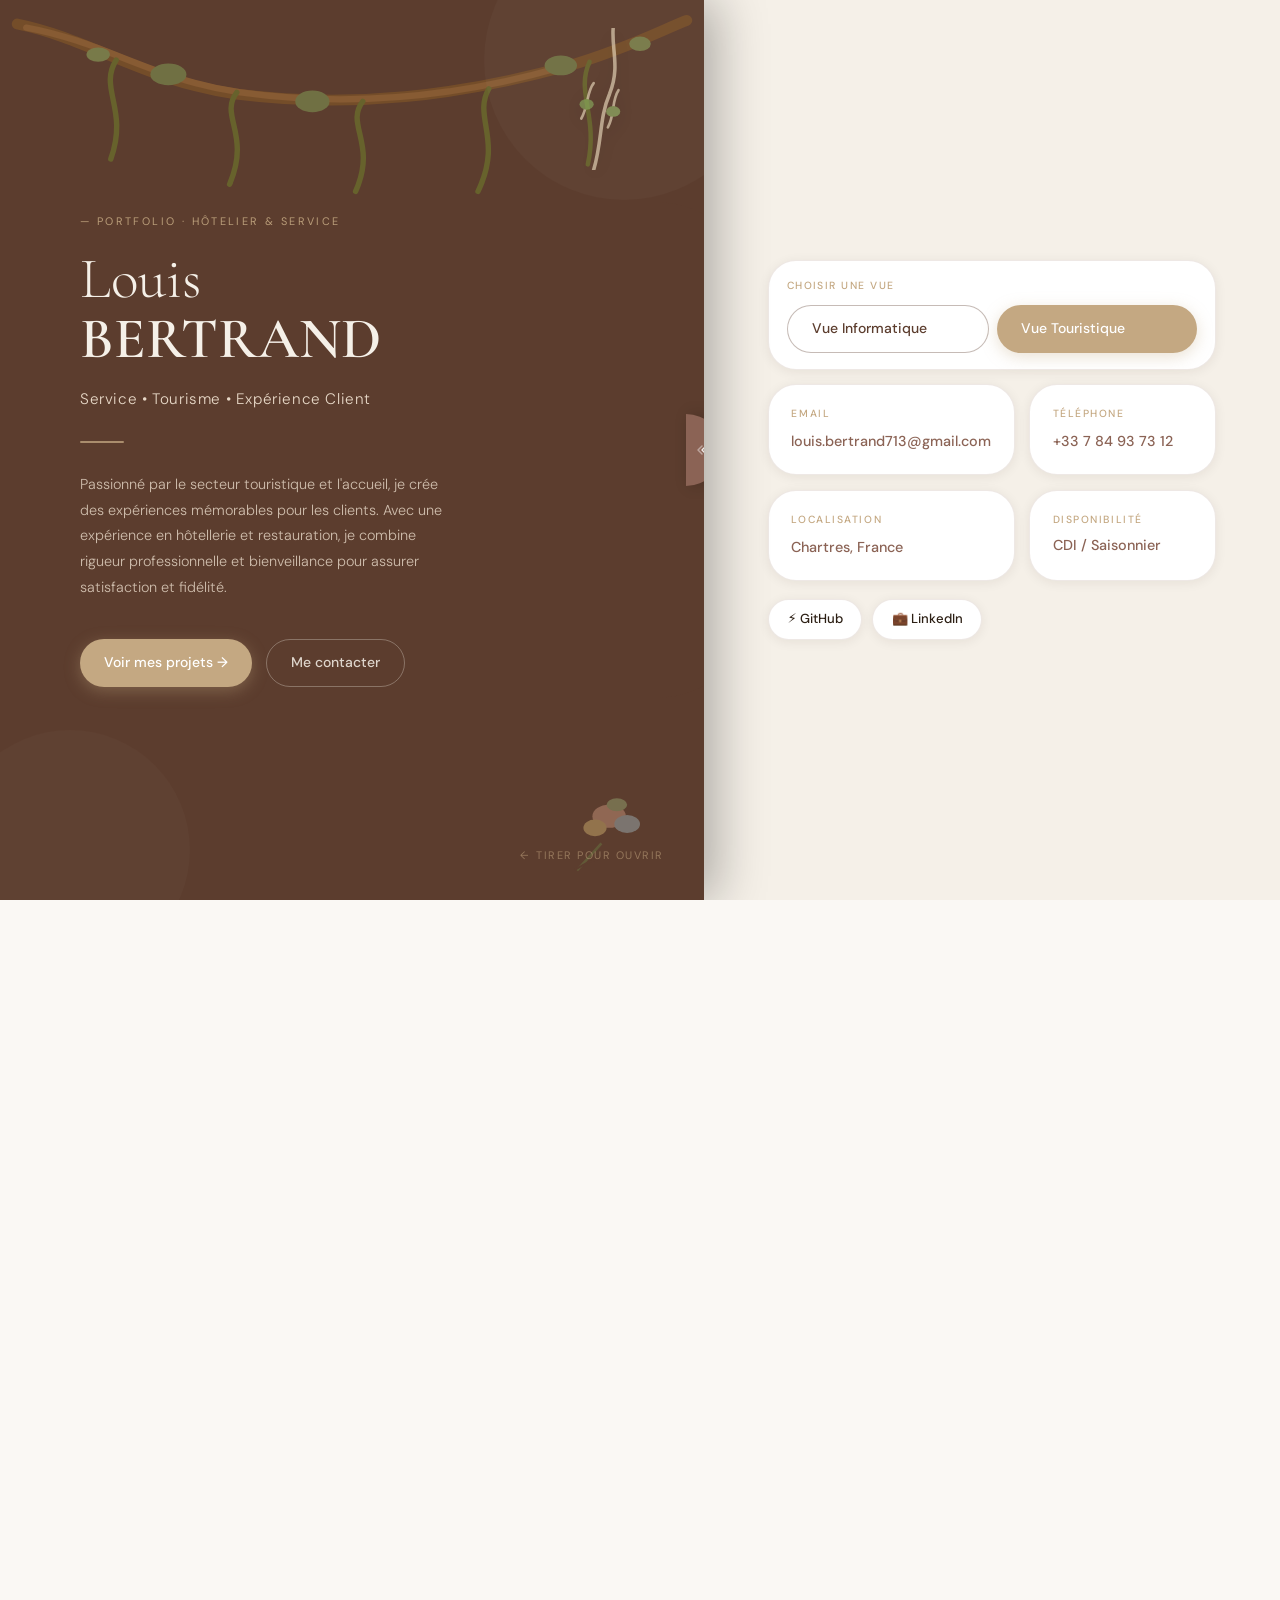
==== html/index-tourisme.html @ faa7ed3f "ajout global 2 portfolio" ====
<!doctype html>
<html lang="fr" class="locked">
  <head>
    <meta charset="UTF-8" />
    <meta name="viewport" content="width=device-width, initial-scale=1.0" />
    <title>Louis BERTRAND — Portfolio Tourisme</title>
    <link rel="preconnect" href="https://fonts.googleapis.com" />
    <link
      href="https://fonts.googleapis.com/css2?family=Cormorant+Garamond:ital,wght@0,300;0,400;0,600;1,300;1,400&family=DM+Sans:wght@300;400;500&display=swap"
      rel="stylesheet"
    />
    <link rel="stylesheet" href="../css/theme.css" />

    <!-- ============================================================
       ✏️  DONNÉES TOURISME — seul bloc à modifier pour personnaliser
       ============================================================ -->
    <script src="../js/tourisme-data.js"></script>
    <script src="../js/theme.js"></script>
    <script>
      const DATA = {
        name: "Louis BERTRAND",
        role: "Hôtelier · Gestionnaire d'Accueil",
        tagline: "Service • Tourisme • Expérience Client",
        email: "louis.bertrand713@gmail.com",
        phone: "+33 7 84 93 73 12",
        location: "Chartres, France",
        github: "https://github.com/Louis-bertrand-gh",
        linkedin: "https://linkedin.com/in/bertrand-louis",
        about:
          "Passionné par le secteur touristique et l'accueil, je crée des expériences mémorables pour les clients. Avec une expérience en hôtellerie et restauration, je combine rigueur professionnelle et bienveillance pour assurer satisfaction et fidélité.",
        skills: [
          {
            category: "Service",
            icon: "🍽️",
            items: [
              "Service bar & restauration",
              "Gestion d'inventaire",
              "Accueil client",
              "Prise de commande",
            ],
          },
          {
            category: "Gestion Hôtelière",
            icon: "🏨",
            items: [
              "Front Office",
              "Check-in/Check-out",
              "Réservations",
              "Gestion des chambres",
            ],
          },
          {
            category: "Compétences Humaines",
            icon: "👥",
            items: [
              "Communication multilingue",
              "Gestion du stress",
              "Travail en équipe",
              "Résolution de problèmes",
            ],
          },
          {
            category: "Outils",
            icon: "💻",
            items: [
              "PMS (Système de gestion hôtelière)",
              "Réservation en ligne",
              "Base de données client",
              "Outils administratifs",
            ],
          },
          {
            category: "Activités",
            icon: "🎭",
            items: [
              "Animation d'activités",
              "Conseil touristique",
              "Organisation d'événements",
              "Guide d'accueil",
            ],
          },
        ],
        education: [
          {
            period: "2024 — 2026",
            title: "BTS Services Informatiques aux Organisations (SIO)",
            option: "Solutions d'Infrastructure, Systèmes et Réseaux (SISR)",
            school: "Lycée Fulbert — Chartres",
          },
          {
            period: "2023 — 2024",
            title: "Terminale STI2D option ITEC",
            option: "Baccalauréat Technologique — Mention Assez Bien",
            school: "Lycée Rémi Belleau — Nogent-Le-Rotrou",
          },
          {
            period: "Stages & Formations",
            title: "Formation Continue en Tourisme",
            option: "Expériences pratiques dans l'hôtellerie",
            school: "Huttopia & partenaires touristiques",
          },
        ],
        experiences: [
          {
            period: "Juil. — Nov. 2025",
            role: "Saisonnier — Service Hôtelier",
            company: "Huttopia Village de Senonches",
            tasks: [
              "Service au bar et en salle.",
              "Accueil et orientation des clients.",
              "Gestion des réservations et check-in.",
            ],
            skills: [
              "Communication client",
              "Gestion du stress",
              "Organisation",
              "Réactivité",
              "Service en salle",
              "Teamwork",
            ],
          },
          {
            period: "Juil. — Août 2024",
            role: "Saisonnier — Service Hôtelier",
            company: "Huttopia Village de Senonches",
            tasks: [
              "Service au bar et accueil des clients.",
              "Entretien des espaces publics.",
              "Support administratif à la réception.",
            ],
            skills: [
              "Travail en équipe",
              "Autonomie",
              "Organisation",
              "Gestion d'inventaire",
              "Service de qualité",
            ],
          },
          {
            period: "Disponible",
            role: "Candidat — Tourisme",
            company: "Structures hôtelières ou touristiques",
            tasks: [
              "Recherche active de poste saisonnier ou permanent.",
              "Disponibilité pour missions ponctuelles.",
              "Adaptation à différents contextes touristiques.",
            ],
            skills: [
              "Flexibilité",
              "Motivation",
              "Apprentissage rapide",
              "Adaptabilité",
            ],
          },
        ],
        projects: TOURISM_PROJECTS || [],
        qualities: [
          "Souriant",
          "Courtois",
          "Ponctuel",
          "Curieux",
          "Rigoureux",
          "Motivé",
        ],
        languages: [
          { lang: "Français", level: "Natif", pct: 100 },
          { lang: "Anglais", level: "B2", pct: 70 },
        ],
        interests: ["🏖️ Tourisme", "🎬 Cinéma", "⚽ Sport", "🍽️ Gastronomie"],
      };
    </script>

    <style>
      /* ================================================================
     VARIABLES
  ================================================================ */
      :root {
        --cream: #f5f0e8;
        --warm-white: #faf8f4;
        --sand: #efe1c2;
        --leaf: #6e8f4a;
        --sky: #dbeaf4;
        --mountain: #9db4a8;
        --brown-dark: #5c3d2e;
        --brown-mid: #8b6355;
        --brown-light: #c4a882;
        --brown-pale: #e8d9c8;
        --text-main: #2c1f14;
        --text-muted: #7a6255;
        --border: rgba(139, 99, 85, 0.15);
        --shadow-sm: 0 2px 12px rgba(44, 31, 20, 0.07);
        --shadow-md: 0 8px 32px rgba(44, 31, 20, 0.11);
        --shadow-lg: 0 20px 60px rgba(44, 31, 20, 0.16);
        --panel-shadow: 12px 0 48px rgba(0, 0, 0, 0.3);
        --font-serif: "Cormorant Garamond", Georgia, serif;
        --font-sans: "DM Sans", system-ui, sans-serif;
        --radius-md: 1rem;
        --radius-lg: 1.75rem;
        --panel-ratio: 55vw;
        --drag-threshold: 0.4;
      }
      @media (max-width: 768px) {
        :root {
          --panel-ratio: 100vw;
        }
      }

      /* ================================================================
     BASE
  ================================================================ */
      *,
      *::before,
      *::after {
        box-sizing: border-box;
        margin: 0;
        padding: 0;
      }
      html {
        font-size: 16px;
        scroll-behavior: smooth;
      }
      html.locked {
        overflow: hidden;
      }
      body {
        font-family: var(--font-sans);
        background: var(--warm-white);
        color: var(--text-main);
        line-height: 1.65;
        overflow-x: hidden;
        position: relative;
      }
      body::before {
        content: "";
        position: fixed;
        inset: 0;
        pointer-events: none;
        z-index: 0;
        opacity: 0.24;
        background:
          radial-gradient(
            circle at 8% 88%,
            rgba(239, 225, 194, 0.45),
            transparent 28%
          ),
          radial-gradient(
            circle at 88% 10%,
            rgba(219, 234, 244, 0.45),
            transparent 32%
          );
      }
      ::-webkit-scrollbar {
        width: 5px;
      }
      ::-webkit-scrollbar-track {
        background: var(--cream);
      }
      ::-webkit-scrollbar-thumb {
        background: var(--brown-light);
        border-radius: 99px;
      }

      .btn {
        display: inline-flex;
        align-items: center;
        gap: 0.45rem;
        padding: 0.72rem 1.5rem;
        border-radius: 999px;
        font-family: var(--font-sans);
        font-size: 0.875rem;
        font-weight: 500;
        cursor: pointer;
        text-decoration: none;
        border: none;
        white-space: nowrap;
        transition:
          transform 0.2s ease,
          box-shadow 0.2s ease;
      }
      .btn:hover {
        transform: translateY(-2px);
      }
      .btn-primary {
        background: var(--brown-light);
        color: #fff;
        box-shadow: 0 4px 16px rgba(196, 168, 130, 0.35);
      }
      .btn-primary:hover {
        box-shadow: 0 8px 24px rgba(196, 168, 130, 0.45);
      }
      .btn-outline {
        background: transparent;
        color: rgba(245, 240, 232, 0.85);
        border: 1.5px solid rgba(245, 240, 232, 0.3);
      }
      .btn-outline:hover {
        background: rgba(245, 240, 232, 0.08);
      }

      /* ================================================================
     INTRO
  ================================================================ */
      #intro {
        position: fixed;
        inset: 0;
        z-index: 900;
        display: grid;
        grid-template-columns: var(--panel-ratio) 1fr;
        overflow: hidden;
        pointer-events: all;
      }
      #intro.is-gone {
        pointer-events: none;
        visibility: hidden;
      }

      #intro-panel {
        position: relative;
        background: var(--brown-dark);
        display: flex;
        flex-direction: column;
        justify-content: center;
        padding: 4.5rem 4rem 4.5rem 5rem;
        will-change: transform;
        cursor: grab;
        user-select: none;
        box-shadow: var(--panel-shadow);
        overflow: hidden;
      }
      #intro-panel:active {
        cursor: grabbing;
      }

      /* Décors lianes TOURISME */
      .deco-lianes-intro {
        position: absolute;
        pointer-events: none;
        opacity: 0.9;
        right: 1.2rem;
        top: 0.65rem;
        width: 168px;
        height: 176px;
        z-index: 3;
      }
      .deco-lianes-intro::before {
        content: none;
      }
      .deco-lianes-intro::after {
        content: "";
        position: absolute;
        left: 20px;
        top: 18px;
        width: 124px;
        height: 150px;
        opacity: 0.72;
        background: url('data:image/svg+xml,<svg xmlns="http://www.w3.org/2000/svg" viewBox="0 0 140 160"><path d="M86,0 C84,24 94,44 82,74 C70,102 74,126 64,160" stroke="%23e8d7bb" stroke-width="4" fill="none" stroke-linecap="round"/><path d="M64,62 C56,72 58,88 50,102" stroke="%23e8d7bb" stroke-width="3" fill="none" stroke-linecap="round"/><path d="M92,70 C84,82 88,98 80,112" stroke="%23e8d7bb" stroke-width="3" fill="none" stroke-linecap="round"/><ellipse cx="56" cy="86" rx="8" ry="6" fill="%2387a85c"/><ellipse cx="86" cy="94" rx="8" ry="6" fill="%2393b468"/></svg>') center top / contain no-repeat;
        filter: drop-shadow(0 5px 10px rgba(0, 0, 0, 0.18));
      }
      .deco-liane-garland {
        position: absolute;
        left: 0.6rem;
        top: 0.35rem;
        width: calc(100% - 1.2rem);
        height: 195px;
        pointer-events: none;
        opacity: 0.48;
        background: url('data:image/svg+xml,<svg xmlns="http://www.w3.org/2000/svg" viewBox="0 0 760 210"><path d="M8,20 C88,36 152,84 252,98 C380,114 500,100 622,66 C684,48 726,26 752,16" stroke="%23905f24" stroke-width="12" fill="none" stroke-linecap="round"/><path d="M18,24 C106,40 158,82 256,96 C372,112 494,102 612,68" stroke="%23b67c3a" stroke-width="7" fill="none" stroke-linecap="round"/><path d="M118,60 C98,92 132,114 112,170" stroke="%23738b2b" stroke-width="6" fill="none" stroke-linecap="round"/><path d="M252,96 C232,122 268,142 244,198" stroke="%23738b2b" stroke-width="6" fill="none" stroke-linecap="round"/><path d="M392,106 C372,132 408,152 384,206" stroke="%23738b2b" stroke-width="6" fill="none" stroke-linecap="round"/><path d="M532,92 C514,124 548,148 520,206" stroke="%23738b2b" stroke-width="6" fill="none" stroke-linecap="round"/><path d="M644,62 C628,96 654,122 642,176" stroke="%23738b2b" stroke-width="5" fill="none" stroke-linecap="round"/><ellipse cx="176" cy="76" rx="20" ry="12" fill="%2387a95b"/><ellipse cx="336" cy="106" rx="19" ry="12" fill="%2387a95b"/><ellipse cx="612" cy="66" rx="18" ry="11" fill="%2387a95b"/><ellipse cx="98" cy="54" rx="13" ry="8" fill="%2398bc68"/><ellipse cx="700" cy="42" rx="12" ry="8" fill="%2398bc68"/></svg>')
          center top / 100% auto no-repeat;
      }
      .deco-bouquet {
        position: absolute;
        right: 2.6rem;
        bottom: 1.2rem;
        width: 116px;
        height: 95px;
        pointer-events: none;
        opacity: 0.35;
        background: url('data:image/svg+xml,<svg xmlns="http://www.w3.org/2000/svg" viewBox="0 0 180 140"><path d="M48 128 L86 86" stroke="%236e8f4a" stroke-width="4"/><ellipse cx="98" cy="44" rx="26" ry="18" fill="%23f2b59a"/><ellipse cx="126" cy="56" rx="20" ry="14" fill="%23b7dce8"/><ellipse cx="76" cy="62" rx="18" ry="13" fill="%23f7d786"/><ellipse cx="110" cy="26" rx="16" ry="10" fill="%23a9cc8a"/><path d="M44 128 C60 118 70 112 90 108" stroke="%235c3d2e" stroke-width="3" fill="none"/></svg>')
          center / contain no-repeat;
      }

      /* Décors fond panneau */
      .deco-circle-top {
        position: absolute;
        top: -80px;
        right: -60px;
        width: 280px;
        height: 280px;
        border-radius: 50%;
        background: rgba(255, 255, 255, 0.025);
        pointer-events: none;
      }
      .deco-circle-bot {
        position: absolute;
        bottom: -70px;
        left: -50px;
        width: 240px;
        height: 240px;
        border-radius: 50%;
        background: rgba(255, 255, 255, 0.02);
        pointer-events: none;
      }
      .deco-arch {
        position: absolute;
        right: -44px;
        top: 50%;
        transform: translateY(-50%);
        width: 88px;
        height: 55%;
        background: var(--brown-dark);
        border-radius: 0 999px 999px 0;
        pointer-events: none;
        z-index: 2;
      }

      /* Texte panneau */
      .panel-eyebrow {
        font-size: 0.68rem;
        letter-spacing: 0.22em;
        text-transform: uppercase;
        color: var(--brown-light);
        margin-bottom: 1.1rem;
        opacity: 0.9;
      }
      .panel-name {
        font-family: var(--font-serif);
        font-size: clamp(2.8rem, 4.5vw, 4.4rem);
        font-weight: 300;
        color: var(--cream);
        line-height: 1.05;
      }
      .panel-name strong {
        font-weight: 600;
        display: block;
      }
      .panel-tagline {
        margin-top: 1.1rem;
        font-size: 0.95rem;
        font-weight: 300;
        color: var(--brown-pale);
        letter-spacing: 0.04em;
      }
      .panel-divider {
        width: 44px;
        height: 2px;
        background: var(--brown-light);
        margin: 1.8rem 0;
        border-radius: 2px;
        opacity: 0.75;
      }
      .panel-about {
        font-size: 0.9rem;
        line-height: 1.78;
        color: rgba(232, 217, 200, 0.82);
        max-width: 380px;
        font-weight: 300;
      }
      .panel-cta {
        display: flex;
        gap: 0.85rem;
        margin-top: 2.4rem;
        flex-wrap: wrap;
      }

      /* Zone droite crème */
      #intro-right {
        background: var(--cream);
        display: flex;
        align-items: center;
        padding: 0 4rem;
        transition: opacity 400ms ease 200ms;
      }
      #intro.is-opening #intro-right {
        opacity: 0;
      }

      .intro-info-grid {
        display: grid;
        grid-template-columns: 1fr 1fr;
        gap: 0.9rem;
        width: 100%;
        max-width: 580px;
      }
      .intro-view-choice {
        grid-column: 1 / -1;
        background: #fff;
        border: 1px solid var(--border);
        border-radius: var(--radius-lg);
        padding: 1rem 1.1rem;
        box-shadow: var(--shadow-sm);
      }
      .intro-view-choice-title {
        font-size: 0.65rem;
        letter-spacing: 0.14em;
        text-transform: uppercase;
        color: var(--brown-light);
        margin-bottom: 0.65rem;
        font-weight: 500;
      }
      .intro-view-choice-row {
        display: flex;
        gap: 0.55rem;
        flex-wrap: wrap;
      }
      .intro-view-btn {
        flex: 1;
        min-width: 180px;
        text-align: center;
      }
      .intro-view-btn.btn-outline {
        color: var(--brown-dark);
        border-color: rgba(92, 61, 46, 0.35);
        background: #fff;
      }
      .intro-view-btn.btn-outline:hover {
        background: var(--brown-pale);
      }
      .intro-info-card {
        background: #fff;
        border: 1px solid var(--border);
        border-radius: var(--radius-lg);
        padding: 1.25rem 1.4rem;
        box-shadow: var(--shadow-sm);
        transition:
          transform 0.2s ease,
          box-shadow 0.2s ease;
      }
      .intro-info-card:hover {
        transform: translateY(-3px);
        box-shadow: var(--shadow-md);
      }
      .intro-info-card a {
        cursor: pointer;
      }
      .intro-info-card.clickable {
        cursor: pointer;
      }
      .intro-info-label {
        font-size: 0.65rem;
        letter-spacing: 0.15em;
        text-transform: uppercase;
        color: var(--brown-light);
        margin-bottom: 0.35rem;
        font-weight: 500;
      }
      .intro-info-value {
        font-size: 0.9rem;
        font-weight: 500;
        color: var(--brown-mid);
        text-decoration: none;
        cursor: pointer;
      }
      .intro-social {
        grid-column: 1 / -1;
        display: flex;
        gap: 0.65rem;
        margin-top: 0.2rem;
      }
      .intro-social-link {
        display: inline-flex;
        align-items: center;
        gap: 0.4rem;
        padding: 0.55rem 1.15rem;
        border-radius: 999px;
        background: #fff;
        border: 1px solid var(--border);
        font-size: 0.82rem;
        font-weight: 500;
        color: var(--text-main);
        text-decoration: none;
        box-shadow: var(--shadow-sm);
        transition:
          background 0.2s,
          transform 0.2s;
      }
      .intro-social-link:hover {
        background: var(--brown-pale);
        transform: translateY(-2px);
      }

      /* Poignée drag */
      #drag-handle {
        position: absolute;
        right: -18px;
        top: 50%;
        transform: translateY(-50%);
        z-index: 10;
        width: 36px;
        height: 72px;
        border-radius: 0 99px 99px 0;
        background: var(--brown-mid);
        box-shadow: 4px 0 16px rgba(0, 0, 0, 0.2);
        display: flex;
        align-items: center;
        justify-content: center;
        cursor: grab;
        transition:
          background 0.2s,
          width 0.15s ease;
      }
      #intro-panel:hover #drag-handle {
        background: var(--brown-light);
        width: 42px;
      }
      #drag-handle svg {
        width: 16px;
        height: 16px;
        fill: none;
        stroke: rgba(255, 255, 255, 0.85);
        stroke-width: 2.2;
        stroke-linecap: round;
        stroke-linejoin: round;
        animation: nudge 1.8s ease-in-out infinite;
      }
      @keyframes nudge {
        0%,
        100% {
          transform: translateX(0);
          opacity: 0.85;
        }
        50% {
          transform: translateX(3px);
          opacity: 1;
        }
      }

      #drag-hint {
        position: absolute;
        bottom: 2.2rem;
        right: 2.5rem;
        font-size: 0.68rem;
        letter-spacing: 0.14em;
        text-transform: uppercase;
        color: rgba(196, 168, 130, 0.55);
        display: flex;
        align-items: center;
        gap: 0.4rem;
        animation: fadeHint 2.5s ease-in-out infinite;
        pointer-events: none;
      }
      @keyframes fadeHint {
        0%,
        100% {
          opacity: 0.55;
        }
        50% {
          opacity: 0.9;
        }
      }

      #drag-progress {
        position: absolute;
        bottom: 0;
        left: 0;
        height: 3px;
        width: 0%;
        background: linear-gradient(
          90deg,
          var(--brown-light),
          var(--brown-pale)
        );
        border-radius: 2px;
        pointer-events: none;
      }

      /* États drag */
      #intro-panel.is-dragging {
        transition: none !important;
      }
      #intro-panel.past-threshold #drag-handle {
        background: var(--brown-pale);
      }
      #intro-panel.past-threshold #drag-handle svg {
        stroke: var(--brown-dark);
      }
      #intro-panel.is-opening {
        transition: transform 720ms cubic-bezier(0.76, 0, 0.24, 1) !important;
        transform: translateX(-110%) !important;
      }

      /* Flash */
      #open-flash {
        position: fixed;
        inset: 0;
        z-index: 800;
        background: var(--cream);
        opacity: 0;
        pointer-events: none;
        transition: opacity 60ms ease;
      }
      #open-flash.flash-in {
        opacity: 0.5;
      }
      #open-flash.flash-out {
        opacity: 0;
        transition: opacity 500ms ease;
      }

      /* Mobile intro */
      @media (max-width: 768px) {
        #intro {
          grid-template-columns: 1fr;
        }
        #intro-panel {
          padding: 5rem 2rem 3rem;
        }
        #intro-right {
          display: none;
        }
        #drag-hint {
          bottom: 3rem;
          right: 50%;
          transform: translateX(50%);
        }
        .panel-cta {
          flex-direction: column;
        }
        .btn {
          justify-content: center;
        }
        .deco-liane-garland,
        .deco-bouquet {
          display: none;
        }
        .deco-lianes-intro {
          right: 0.6rem;
          top: 0.55rem;
          width: 118px;
          height: 126px;
        }
        .deco-lianes-intro::before {
          height: 64px;
        }
        #contact .section-wrap {
          padding-bottom: 5rem;
        }
      }

      /* ================================================================
     PORTFOLIO CONTENT
  ================================================================ */
      #portfolio {
        opacity: 0;
        transform: translateY(18px);
        pointer-events: none;
        transition:
          opacity 600ms ease 200ms,
          transform 600ms ease 200ms;
      }
      #portfolio.is-revealed {
        opacity: 1;
        transform: none;
        pointer-events: all;
      }

      /* Nav */
      #navbar {
        position: fixed;
        top: 0;
        left: 0;
        right: 0;
        z-index: 500;
        display: flex;
        align-items: center;
        justify-content: space-between;
        padding: 1rem 4rem;
        background: rgba(250, 248, 244, 0.92);
        backdrop-filter: blur(14px);
        border-bottom: 1px solid var(--border);
        transform: none;
        transition: transform 0.4s cubic-bezier(0.4, 0, 0.2, 1);
      }
      #navbar.nav-visible {
        transform: none;
      }
      .nav-logo {
        font-family: var(--font-serif);
        font-size: 1.05rem;
        font-weight: 600;
        color: var(--brown-dark);
        text-decoration: none;
        letter-spacing: 0.02em;
      }
      .navbar-btn {
        font-size: 0.78rem !important;
        padding: 0.55rem 1.2rem !important;
      }
      .nav-view-menu {
        position: relative;
        z-index: 510;
      }
      .nav-view-menu::after {
        content: "";
        position: absolute;
        left: 0;
        right: 0;
        top: 100%;
        height: 12px;
      }
      .nav-view-toggle {
        font-family: var(--font-sans);
        font-size: 0.74rem;
        letter-spacing: 0.1em;
        text-transform: uppercase;
        color: #fff;
        font-weight: 600;
        background: var(--brown-light);
        border: 1px solid transparent;
        border-radius: 999px;
        padding: 0.48rem 0.9rem;
        cursor: pointer;
      }
      .nav-view-toggle::after {
        content: " \25BE";
        font-size: 0.68rem;
      }
      .nav-view-dropdown {
        position: absolute;
        top: calc(100% - 1px);
        left: 0;
        min-width: 208px;
        background: #fff;
        border: 1px solid var(--border);
        border-radius: 0.85rem;
        box-shadow: var(--shadow-sm);
        padding: 0.35rem;
        display: none;
      }
      .nav-view-menu:hover .nav-view-dropdown,
      .nav-view-menu:focus-within .nav-view-dropdown {
        display: block;
      }
      .nav-view-dropdown a {
        display: block;
        text-decoration: none;
        color: var(--brown-dark);
        font-size: 0.82rem;
        font-weight: 600;
        background: rgba(92, 61, 46, 0.06);
        border-radius: 0.6rem;
        padding: 0.48rem 0.6rem;
      }
      .nav-view-dropdown a:hover {
        background: var(--brown-light);
        color: #fff;
        font-weight: 600;
      }
      .nav-view-dropdown a.is-active {
        background: rgba(196, 168, 130, 0.34);
        color: var(--brown-dark);
        font-weight: 500;
      }
      .nav-links {
        display: flex;
        margin-left: 0.35rem;
        gap: 2.2rem;
        list-style: none;
      }
      .nav-links a {
        font-size: 0.78rem;
        letter-spacing: 0.1em;
        text-transform: uppercase;
        color: var(--text-muted);
        text-decoration: none;
        transition: color 0.2s;
      }
      .nav-links a:hover {
        color: var(--brown-dark);
      }
      @media (max-width: 768px) {
        #navbar {
          padding: 1rem 1.5rem;
        }
        .nav-links {
          display: none;
        }
        .nav-view-toggle {
          padding: 0.42rem 0.72rem;
        }
      }

      /* Section layout */
      .section-wrap {
        max-width: 1280px;
        margin: 0 auto;
        padding: 7rem 5rem;
      }
      .nature-vines {
        position: static;
        overflow: visible;
      }
      @media (max-width: 900px) {
        .section-wrap {
          padding: 5rem 1.8rem;
        }
      }

      .section-header {
        display: flex;
        align-items: center;
        gap: 1.5rem;
        margin-bottom: 3.5rem;
      }
      .section-tag {
        font-size: 0.65rem;
        letter-spacing: 0.2em;
        text-transform: uppercase;
        color: var(--brown-light);
        writing-mode: vertical-rl;
        transform: rotate(180deg);
        flex-shrink: 0;
      }
      .section-title {
        font-family: var(--font-serif);
        font-size: clamp(1.9rem, 3.2vw, 2.9rem);
        font-weight: 300;
        color: var(--text-main);
        line-height: 1.1;
      }
      .section-title em {
        font-style: italic;
        color: var(--brown-mid);
      }
      .section-line {
        flex: 1;
        height: 1px;
        background: var(--border);
      }

      /* Skills */
      #skills {
        background: var(--cream);
      }
      .skills-grid {
        display: grid;
        grid-template-columns: repeat(auto-fill, minmax(210px, 1fr));
        gap: 1.1rem;
      }
      .skill-card {
        background: #fff;
        border: 1px solid var(--border);
        border-radius: var(--radius-lg);
        padding: 1.7rem 1.5rem;
        position: relative;
        overflow: hidden;
        transition:
          transform 0.25s ease,
          box-shadow 0.25s ease;
      }
      .skill-card::before {
        content: "";
        position: absolute;
        top: 0;
        left: 0;
        right: 0;
        height: 3px;
        background: linear-gradient(90deg, var(--brown-light), transparent);
      }
      .skill-card:hover {
        transform: translateY(-5px);
        box-shadow: var(--shadow-md);
      }
      .skill-icon {
        font-size: 1.5rem;
        margin-bottom: 0.7rem;
      }
      .skill-cat {
        font-size: 0.7rem;
        letter-spacing: 0.13em;
        text-transform: uppercase;
        color: var(--brown-light);
        margin-bottom: 0.8rem;
        font-weight: 500;
      }
      .skill-items {
        list-style: none;
      }
      .skill-items li {
        font-size: 0.86rem;
        color: var(--text-muted);
        padding: 0.28rem 0;
        border-bottom: 1px solid var(--border);
        display: flex;
        align-items: center;
        gap: 0.45rem;
      }
      .skill-items li:last-child {
        border: none;
      }
      .skill-items li::before {
        content: "▸";
        color: var(--brown-light);
        font-size: 0.65rem;
        flex-shrink: 0;
      }

      /* Timeline */
      .timeline {
        position: relative;
        padding-left: 2rem;
        max-width: 680px;
      }
      .timeline::before {
        content: "";
        position: absolute;
        left: 0;
        top: 0;
        bottom: 0;
        width: 2px;
        background: linear-gradient(
          180deg,
          var(--brown-light) 0%,
          transparent 100%
        );
      }
      .timeline-item {
        position: relative;
        padding-left: 2.8rem;
        margin-bottom: 2.8rem;
        opacity: 0;
        transform: translateX(-16px);
        transition:
          opacity 0.55s ease,
          transform 0.55s ease;
        border-radius: 0.8rem;
      }
      .timeline-item.in-view {
        opacity: 1;
        transform: none;
      }
      .timeline-item::before {
        content: "";
        position: absolute;
        left: -2.35rem;
        top: 0.3rem;
        width: 10px;
        height: 10px;
        border-radius: 50%;
        background: var(--brown-light);
        border: 2px solid var(--cream);
        box-shadow: 0 0 0 3px var(--brown-pale);
      }
      .timeline-period {
        font-size: 0.72rem;
        letter-spacing: 0.12em;
        text-transform: uppercase;
        color: var(--brown-light);
        margin-bottom: 0.35rem;
        transition: color 0.3s cubic-bezier(0.4, 0, 0.2, 1);
      }
      .timeline-title {
        font-family: var(--font-serif);
        font-size: 1.25rem;
        font-weight: 600;
        color: var(--text-main);
        margin-bottom: 0.15rem;
      }
      .timeline-sub {
        font-size: 0.84rem;
        color: var(--text-muted);
        font-style: italic;
        margin-bottom: 0.2rem;
      }
      .timeline-school {
        font-size: 0.82rem;
        color: var(--brown-mid);
        font-weight: 500;
      }
      .timeline-tasks {
        list-style: none;
        margin-top: 0.75rem;
      }
      .timeline-tasks li {
        font-size: 0.87rem;
        color: var(--text-muted);
        padding: 0.22rem 0;
        display: flex;
        gap: 0.5rem;
      }
      .timeline-tasks li::before {
        content: "—";
        color: var(--brown-light);
        flex-shrink: 0;
      }

      .exp-item-with-skills {
        transition: all 0.25s ease;
      }
      .exp-item-with-skills:hover {
        transform: scale(1.03);
        box-shadow: 0 8px 24px rgba(44, 31, 20, 0.15);
        padding-top: 0.6rem;
        padding-bottom: 0.6rem;
      }
      .exp-content-wrapper {
        display: grid;
        grid-template-columns: 1fr 1fr;
        gap: 2rem;
        margin-top: 1rem;
      }
      .exp-column-tasks {
        flex: 1;
      }
      .exp-column-skills {
        flex: 1;
      }
      .exp-skills-tags {
        display: flex;
        flex-wrap: wrap;
        gap: 0.5rem;
        align-items: flex-start;
      }
      .exp-skill-tag {
        font-size: 0.7rem;
        padding: 0.28rem 0.65rem;
        border-radius: 999px;
        background: var(--brown-pale);
        color: var(--brown-dark);
        font-weight: 500;
        transition: all 0.3s cubic-bezier(0.4, 0, 0.2, 1);
        opacity: 0.85;
        width: fit-content;
        display: inline-flex;
        align-items: center;
        white-space: nowrap;
      }
      .exp-item-with-skills:hover .exp-skill-tag {
        background: var(--brown-dark);
        color: var(--brown-pale);
        opacity: 1;
        transform: translateY(-2px);
      }
      .exp-item-with-skills:hover .timeline-period {
        color: var(--brown-dark);
      }
      @media (max-width: 900px) {
        .exp-content-wrapper {
          grid-template-columns: 1fr;
          gap: 1rem;
        }
        .exp-column-skills {
          border-top: 1px solid var(--border);
          padding-top: 1rem;
        }
      }
      @media (max-width: 600px) {
        .exp-item-with-skills:hover {
          transform: scale(1.01);
        }
      }

      /* Projects */
      #projects {
        background: var(--cream);
      }
      .projects-grid {
        display: grid;
        grid-template-columns: repeat(auto-fill, minmax(290px, 1fr));
        gap: 1.4rem;
      }
      .project-card {
        background: #fff;
        border: 1px solid var(--border);
        border-radius: var(--radius-lg);
        padding: 2rem;
        display: flex;
        flex-direction: column;
        gap: 0.9rem;
        position: relative;
        overflow: hidden;
        cursor: pointer;
        opacity: 0;
        transform: translateY(20px);
        transition:
          opacity 0.5s ease,
          transform 0.5s ease,
          box-shadow 0.25s ease;
      }
      .project-card.in-view {
        opacity: 1;
        transform: none;
      }
      .project-card:hover {
        transform: translateY(-5px);
        box-shadow: var(--shadow-md);
      }
      .project-card::after {
        content: "";
        position: absolute;
        bottom: 0;
        right: 0;
        width: 70px;
        height: 70px;
        background: var(--brown-pale);
        border-radius: 999px 0 0 0;
        opacity: 0.35;
        pointer-events: none;
      }
      .project-title {
        font-family: var(--font-serif);
        font-size: 1.25rem;
        font-weight: 600;
        color: var(--text-main);
      }
      .project-image {
        width: 100%;
        height: 160px;
        background-color: #f0f0f0;
        background-position: center;
        background-repeat: no-repeat;
        background-size: var(--image-zoom, 100%);
        border-radius: var(--radius-md);
        margin: 0.8rem 0;
        overflow: hidden;
      }
      .project-desc {
        font-size: 0.87rem;
        line-height: 1.72;
        color: var(--text-muted);
        flex: 1;
      }
      .tag-row {
        display: flex;
        flex-wrap: wrap;
        gap: 0.4rem;
      }
      .tag {
        font-size: 0.7rem;
        padding: 0.22rem 0.65rem;
        border-radius: 999px;
        background: var(--brown-pale);
        color: var(--brown-dark);
        font-weight: 500;
      }
      .project-link {
        display: inline-flex;
        align-items: center;
        gap: 0.35rem;
        font-size: 0.82rem;
        font-weight: 500;
        color: var(--brown-mid);
        text-decoration: none;
        transition: color 0.2s;
      }
      .project-link:hover {
        color: var(--brown-dark);
      }

      /* About strip */
      #experience {
        background: var(--cream);
      }
      #about-strip {
        background: var(--brown-dark);
        padding: 5rem 0;
      }
      .about-inner {
        max-width: 1280px;
        margin: 0 auto;
        padding: 0 5rem;
        display: grid;
        grid-template-columns: repeat(3, 1fr);
        gap: 3rem;
      }
      @media (max-width: 900px) {
        .about-inner {
          grid-template-columns: 1fr;
          padding: 0 1.8rem;
          gap: 2.2rem;
        }
      }
      .about-block-title {
        font-family: var(--font-serif);
        font-size: 0.85rem;
        font-weight: 600;
        color: var(--brown-light);
        letter-spacing: 0.1em;
        text-transform: uppercase;
        margin-bottom: 1.2rem;
      }
      .quality-list {
        display: flex;
        flex-wrap: wrap;
        gap: 0.5rem;
      }
      .quality-chip {
        padding: 0.38rem 0.9rem;
        border-radius: 999px;
        border: 1px solid rgba(196, 168, 130, 0.3);
        font-size: 0.82rem;
        color: var(--brown-pale);
      }
      .lang-item {
        margin-bottom: 1.1rem;
      }
      .lang-name {
        display: flex;
        justify-content: space-between;
        font-size: 0.87rem;
        color: var(--brown-pale);
        margin-bottom: 0.4rem;
      }
      .lang-bar {
        height: 4px;
        background: rgba(255, 255, 255, 0.1);
        border-radius: 99px;
        overflow: hidden;
      }
      .lang-fill {
        height: 100%;
        background: linear-gradient(
          90deg,
          var(--brown-light),
          var(--brown-pale)
        );
        border-radius: 99px;
        width: 0;
        transition: width 1.2s cubic-bezier(0.4, 0, 0.2, 1);
      }
      .interest-list {
        display: flex;
        flex-wrap: wrap;
        gap: 0.55rem;
      }
      .interest-chip {
        padding: 0.42rem 1rem;
        border-radius: 999px;
        background: rgba(255, 255, 255, 0.06);
        border: 1px solid rgba(255, 255, 255, 0.1);
        font-size: 0.84rem;
        color: var(--brown-pale);
      }

      /* Contact */
      #contact {
        text-align: center;
      }
      .contact-inner {
        max-width: 660px;
        margin: 0 auto;
      }
      .contact-title {
        font-family: var(--font-serif);
        font-size: clamp(2.3rem, 4vw, 3.5rem);
        font-weight: 300;
        color: var(--text-main);
        margin-bottom: 0.9rem;
      }
      .contact-title em {
        color: var(--brown-mid);
        font-style: italic;
      }
      .contact-sub {
        font-size: 0.95rem;
        color: var(--text-muted);
        margin-bottom: 2.2rem;
        line-height: 1.7;
      }
      .contact-links {
        display: flex;
        justify-content: center;
        flex-wrap: wrap;
        gap: 0.9rem;
      }
      .contact-links .btn-primary {
        background: var(--brown-dark);
      }

      footer {
        text-align: center;
        padding: 1.8rem;
        font-size: 0.76rem;
        color: var(--text-muted);
        border-top: 1px solid var(--border);
      }
      [data-theme="dark"] .deco-lianes-intro::after {
        filter: drop-shadow(0 8px 14px rgba(0, 0, 0, 0.45)) brightness(1.08) saturate(1.04);
      }
    </style>
  </head>
  <body>
    <!-- ══════════════════ INTRO ══════════════════ -->
    <div id="intro">
      <div id="intro-panel">
        <div class="deco-liane-garland"></div>
        <div class="deco-circle-top"></div>
        <div class="deco-circle-bot"></div>
        <div class="deco-arch"></div>
        <div class="deco-lianes-intro"></div>
        <div class="deco-bouquet"></div>

        <p class="panel-eyebrow">— Portfolio · Hôtelier & Service</p>
        <h1 class="panel-name">Louis<strong>BERTRAND</strong></h1>
        <p class="panel-tagline">Service • Tourisme • Expérience Client</p>
        <div class="panel-divider"></div>
        <p class="panel-about">
          Passionné par le secteur touristique et l'accueil, je crée des
          expériences mémorables pour les clients. Avec une expérience en
          hôtellerie et restauration, je combine rigueur professionnelle et
          bienveillance pour assurer satisfaction et fidélité.
        </p>
        <div class="panel-cta">
          <a href="#projects" class="btn btn-primary">Voir mes projets →</a>
          <a href="#contact" class="btn btn-outline">Me contacter</a>
        </div>

        <div id="drag-handle">
          <svg viewBox="0 0 24 24">
            <polyline points="15 18 9 12 15 6" />
            <polyline points="9 18 3 12 9 6" opacity=".5" />
          </svg>
        </div>
        <div id="drag-progress"></div>
        <div id="drag-hint"><span>←</span> Tirer pour ouvrir</div>
      </div>

      <div id="intro-right">
        <div class="intro-info-grid">
          <div class="intro-view-choice">
            <div class="intro-view-choice-title">Choisir Une Vue</div>
            <div class="intro-view-choice-row">
              <a href="index.html" class="btn btn-outline intro-view-btn">
                Vue Informatique
              </a>
              <a
                href="#projects"
                class="btn btn-primary intro-view-btn"
                data-open-tourism
              >
                Vue Touristique
              </a>
            </div>
          </div>
          <div class="intro-info-card">
            <div class="intro-info-label">Email</div>
            <a
              href="mailto:louis.bertrand713@gmail.com"
              class="intro-info-value"
              >louis.bertrand713@gmail.com</a
            >
          </div>
          <div class="intro-info-card">
            <div class="intro-info-label">Téléphone</div>
            <a href="tel:+33784937312" class="intro-info-value"
              >+33 7 84 93 73 12</a
            >
          </div>
          <div class="intro-info-card">
            <div class="intro-info-label">Localisation</div>
            <a
              href="https://www.google.com/maps/search/Chartres,+France"
              target="_blank"
              class="intro-info-value"
              >Chartres, France</a
            >
          </div>
          <div class="intro-info-card">
            <div class="intro-info-label">Disponibilité</div>
            <div class="intro-info-value">CDI / Saisonnier</div>
          </div>
          <div class="intro-social">
            <a
              href="https://github.com/Louis-bertrand-gh"
              target="_blank"
              class="intro-social-link"
              >⚡ GitHub</a
            >
            <a
              href="https://linkedin.com/in/bertrand-louis"
              target="_blank"
              class="intro-social-link"
              >💼 LinkedIn</a
            >
          </div>
        </div>
      </div>
    </div>
    <div id="open-flash"></div>

    <!-- ══════════════════ PORTFOLIO ══════════════════ -->
    <nav id="navbar">
      <a href="#" class="nav-logo">Louis BERTRAND</a>
      <div class="nav-view-menu">
        <button type="button" class="nav-view-toggle">Portfolio Tourisme</button>
        <div class="nav-view-dropdown">
          <a href="index.html">Portfolio Informatique</a>
          <a href="index-tourisme.html" class="is-active">Portfolio Tourisme</a>
        </div>
      </div>
      <ul class="nav-links">
        <li><a href="#skills">Compétences</a></li>
        <li><a href="#education">Formation</a></li>
        <li><a href="#experience">Expériences</a></li>
        <li><a href="#projects">Projets</a></li>
        <li><a href="#contact">Contact</a></li>
      </ul>
      <a
        href="../docs/cv-tourisme.pdf"
        class="btn btn-primary navbar-btn"
        download
      >
        Telecharger mon CV
      </a>
    </nav>

    <main id="portfolio">
      <section id="skills">
        <div class="section-wrap">
          <div class="section-header">
            <span class="section-tag">Savoir-faire</span>
            <h2 class="section-title">Mes <em>Compétences</em></h2>
            <div class="section-line"></div>
          </div>
          <div class="skills-grid" id="skills-grid"></div>
        </div>
      </section>

      <section id="education">
        <div class="section-wrap">
          <div class="section-header">
            <span class="section-tag">Cursus</span>
            <h2 class="section-title">Parcours <em>Scolaire</em></h2>
            <div class="section-line"></div>
          </div>
          <div class="timeline" id="edu-timeline"></div>
        </div>
      </section>

      <section id="experience">
        <div class="section-wrap">
          <div class="section-header">
            <span class="section-tag">Terrain</span>
            <h2 class="section-title">Expériences <em>Professionnelles</em></h2>
            <div class="section-line"></div>
          </div>
          <div class="timeline" id="exp-timeline"></div>
        </div>
      </section>

      <section id="projects">
        <div class="section-wrap">
          <div class="section-header">
            <span class="section-tag">Réalisations</span>
            <h2 class="section-title">Mes <em>Projets</em></h2>
            <div class="section-line"></div>
          </div>
          <div class="projects-grid" id="projects-grid"></div>
        </div>
      </section>

      <div id="about-strip">
        <div class="about-inner">
          <div>
            <p class="about-block-title">Qualités</p>
            <div class="quality-list" id="quality-list"></div>
          </div>
          <div>
            <p class="about-block-title">Langues</p>
            <div id="lang-list"></div>
          </div>
          <div>
            <p class="about-block-title">Centres d'intérêt</p>
            <div class="interest-list" id="interest-list"></div>
          </div>
        </div>
      </div>

      <section id="contact">
        <div class="section-wrap">
          <div class="contact-inner">
            <h2 class="contact-title">Travaillons <em>ensemble</em></h2>
            <p class="contact-sub">
              Disponible pour des missions en tourisme, hôtellerie et
              restauration.
            </p>
            <div class="contact-links" id="contact-links"></div>
          </div>
        </div>
      </section>
    </main>

    <footer><p id="site-footer"></p></footer>

    <script>
      /* ================================================================
     INTRO — drag / touch / ouverture
  ================================================================ */
      (() => {
        "use strict";
        const intro = document.getElementById("intro");
        const panel = document.getElementById("intro-panel");
        const progress = document.getElementById("drag-progress");
        const flash = document.getElementById("open-flash");
        const hint = document.getElementById("drag-hint");

        const THRESHOLD = 0.4;
        const OPEN_DURATION = 360;

        let isDragging = false,
          startX = 0,
          currentDrag = 0,
          panelWidth = 0,
          opened = false,
          rafId = null,
          hasMovedEnough = false;

        const getX = (e) => (e.touches ? e.touches[0].clientX : e.clientX);
        const clampDrag = (px) => Math.min(0, Math.max(-panelWidth, px));
        const setProgress = (r) => {
          if (progress) progress.style.width = Math.min(r * 100, 100) + "%";
        };
        const setShadow = (r) => {
          panel.style.boxShadow = `${12 + r * 8}px 0 ${48 + r * 24}px rgba(0,0,0,${(0.3 - r * 0.2).toFixed(2)})`;
        };

        const applyTransform = () => {
          panel.style.transform = `translateX(${currentDrag}px)`;
          rafId = null;
        };
        const scheduleRaf = () => {
          if (!rafId) rafId = requestAnimationFrame(applyTransform);
        };

        const openIntro = () => {
          if (opened) return;
          opened = true;
          isDragging = false;
          panel.classList.remove("is-dragging", "past-threshold");
          panel.classList.add("is-opening");
          intro.classList.add("is-opening");
          if (flash) {
            flash.classList.add("flash-in");
            setTimeout(
              () => flash.classList.replace("flash-in", "flash-out"),
              80,
            );
          }
          if (hint) hint.style.opacity = "0";
          setProgress(1);
          setTimeout(() => {
            intro.classList.add("is-gone");
            document.documentElement.classList.remove("locked");
            document.getElementById("navbar")?.classList.add("nav-visible");
            document.getElementById("portfolio")?.classList.add("is-revealed");
            document.dispatchEvent(new CustomEvent("intro:opened"));
            if (flash) flash.style.display = "none";
          }, OPEN_DURATION + 120);
        };

        const snapBack = () => {
          panel.classList.remove("is-dragging", "past-threshold");
          panel.style.transition =
            "transform 380ms cubic-bezier(0.34,1.56,0.64,1), box-shadow 380ms ease";
          panel.style.transform = "translateX(0)";
          panel.style.boxShadow = "";
          setProgress(0);
          setTimeout(() => {
            panel.style.transition = "";
          }, 400);
        };

        /* Souris */
        panel.addEventListener("mousedown", (e) => {
          if (opened) return;
          isDragging = true;
          startX = getX(e);
          panelWidth = panel.getBoundingClientRect().width;
          hasMovedEnough = false;
          panel.classList.add("is-dragging");
          panel.style.transition = "none";
          document.addEventListener("mousemove", onMove, { passive: true });
          document.addEventListener("mouseup", onUp);
        });

        const onMove = (e) => {
          if (!isDragging) return;
          currentDrag = clampDrag(getX(e) - startX);
          const r = Math.abs(currentDrag) / panelWidth;
          if (Math.abs(currentDrag) > 5) hasMovedEnough = true;
          scheduleRaf();
          setProgress(r);
          setShadow(r);
          panel.classList.toggle("past-threshold", r >= THRESHOLD);
        };

        const onUp = () => {
          document.removeEventListener("mousemove", onMove);
          document.removeEventListener("mouseup", onUp);
          if (!isDragging) return;
          isDragging = false;
          if (!hasMovedEnough) {
            openIntro();
          } else {
            Math.abs(currentDrag) / panelWidth >= THRESHOLD
              ? openIntro()
              : snapBack();
          }
        };

        /* Touch */
        panel.addEventListener(
          "touchstart",
          (e) => {
            if (opened) return;
            isDragging = true;
            startX = getX(e);
            panelWidth = panel.getBoundingClientRect().width;
            hasMovedEnough = false;
            panel.classList.add("is-dragging");
            panel.style.transition = "none";
          },
          { passive: true },
        );

        panel.addEventListener(
          "touchmove",
          (e) => {
            if (!isDragging) return;
            currentDrag = clampDrag(getX(e) - startX);
            const r = Math.abs(currentDrag) / panelWidth;
            if (Math.abs(currentDrag) > 5) hasMovedEnough = true;
            scheduleRaf();
            setProgress(r);
            setShadow(r);
            if (Math.abs(currentDrag) > 8) e.preventDefault();
            panel.classList.toggle("past-threshold", r >= THRESHOLD);
          },
          { passive: false },
        );

        const onTouchEnd = () => {
          if (!isDragging) return;
          isDragging = false;
          if (!hasMovedEnough) {
            openIntro();
          } else {
            Math.abs(currentDrag) / panelWidth >= THRESHOLD
              ? openIntro()
              : snapBack();
          }
        };
        panel.addEventListener("touchend", onTouchEnd);
        panel.addEventListener("touchcancel", onTouchEnd);
        panel.addEventListener("dragstart", (e) => e.preventDefault());

        /* Accessibilité clavier */
        panel.setAttribute("tabindex", "0");
        panel.addEventListener("keydown", (e) => {
          if (e.key === "Enter" || e.key === " ") {
            e.preventDefault();
            openIntro();
          }
        });

        /* Cartes info cliquables */
        document.querySelectorAll(".intro-info-card").forEach((card) => {
          const link = card.querySelector("a");
          if (link) {
            card.classList.add("clickable");
            card.addEventListener("click", () => {
              if (link.href.startsWith("http")) {
                window.open(link.href, "_blank");
              } else {
                window.location.href = link.href;
              }
            });
          }
        });

        /* Boutons CTA avec lien vers sections */
        document.querySelectorAll(".panel-cta a").forEach((btn) => {
          btn.addEventListener("click", (e) => {
            const href = btn.getAttribute("href");
            if (href && (href === "#projects" || href === "#contact")) {
              e.preventDefault();
              openIntro();
              setTimeout(() => {
                const target = document.querySelector(href);
                if (target) target.scrollIntoView({ behavior: "smooth" });
              }, OPEN_DURATION + 200);
            }
          });
        });

        /* Bouton vue touristique depuis le sélecteur de droite */
        document.querySelectorAll("[data-open-tourism]").forEach((btn) => {
          btn.addEventListener("click", (e) => {
            e.preventDefault();
            openIntro();
            setTimeout(() => {
              const target = document.querySelector("#projects");
              if (target) target.scrollIntoView({ behavior: "smooth" });
            }, OPEN_DURATION + 200);
          });
        });
      })();

      /* ================================================================
     PORTFOLIO — build DOM + interactions
  ================================================================ */
      (() => {
        "use strict";

        const buildDOM = () => {
          /* Compétences */
          const sg = document.getElementById("skills-grid");
          DATA.skills.forEach((s) => {
            sg.insertAdjacentHTML(
              "beforeend",
              `<div class="skill-card">
            <div class="skill-icon">${s.icon}</div>
            <div class="skill-cat">${s.category}</div>
            <ul class="skill-items">${s.items.map((i) => `<li>${i}</li>`).join("")}</ul>
          </div>`,
            );
          });

          /* Formation */
          const et = document.getElementById("edu-timeline");
          DATA.education.forEach((e) => {
            et.insertAdjacentHTML(
              "beforeend",
              `<div class="timeline-item">
            <div class="timeline-period">${e.period}</div>
            <div class="timeline-title">${e.title}</div>
            <div class="timeline-sub">${e.option}</div>
            <div class="timeline-school">${e.school}</div>
          </div>`,
            );
          });

          /* Expériences */
          const xt = document.getElementById("exp-timeline");
          DATA.experiences.forEach((e) => {
            xt.insertAdjacentHTML(
              "beforeend",
              `<div class="timeline-item exp-item-with-skills">
            <div class="timeline-period">${e.period}</div>
            <div class="timeline-title">${e.role}</div>
            <div class="timeline-school">${e.company}</div>
            <div class="exp-content-wrapper">
              <div class="exp-column-tasks">
                <ul class="timeline-tasks">${e.tasks.map((t) => `<li>${t}</li>`).join("")}</ul>
              </div>
              <div class="exp-column-skills">
                <div class="exp-skills-tags">${e.skills.map((s) => `<span class="exp-skill-tag">${s}</span>`).join("")}</div>
              </div>
            </div>
          </div>`,
            );
          });

          /* Projets */
          const pg = document.getElementById("projects-grid");
          DATA.projects.forEach((p) => {
            pg.insertAdjacentHTML(
              "beforeend",
              `<div class="project-card">
            <div class="project-title">${p.title}</div>
            <div class="project-image" style="--image-zoom: ${p.zoom || 100}%; background-image: url('${p.image}');"></div>
            <p class="project-desc">${p.desc}</p>
            <div class="tag-row">${p.tech.map((t) => `<span class="tag">${t}</span>`).join("")}</div>
            <a href="${p.link}" class="project-link">Voir le projet →</a>
          </div>`,
            );
          });

          /* Qualités */
          const ql = document.getElementById("quality-list");
          DATA.qualities.forEach((q) =>
            ql.insertAdjacentHTML(
              "beforeend",
              `<span class="quality-chip">${q}</span>`,
            ),
          );

          /* Langues */
          const ll = document.getElementById("lang-list");
          DATA.languages.forEach((l) => {
            ll.insertAdjacentHTML(
              "beforeend",
              `<div class="lang-item">
            <div class="lang-name"><span>${l.lang}</span><span>${l.level}</span></div>
            <div class="lang-bar"><div class="lang-fill" data-pct="${l.pct}"></div></div>
          </div>`,
            );
          });

          /* Intérêts */
          const il = document.getElementById("interest-list");
          DATA.interests.forEach((i) =>
            il.insertAdjacentHTML(
              "beforeend",
              `<span class="interest-chip">${i}</span>`,
            ),
          );

          /* Contact */
          const cl = document.getElementById("contact-links");
          [
            { label: `✉️ ${DATA.email}`, href: `mailto:${DATA.email}` },
            { label: "⚡ GitHub", href: DATA.github },
            { label: "💼 LinkedIn", href: DATA.linkedin },
          ].forEach((l) =>
            cl.insertAdjacentHTML(
              "beforeend",
              `<a href="${l.href}" target="_blank" class="btn btn-primary">${l.label}</a>`,
            ),
          );

          /* Footer */
          document.getElementById("site-footer").textContent =
            `© ${new Date().getFullYear()} ${DATA.name} · Tous droits réservés`;
        };

        const initReveal = () => {
          const io = new IntersectionObserver(
            (entries) => {
              entries.forEach((entry) => {
                if (!entry.isIntersecting) return;
                const idx = [...entry.target.parentElement.children].indexOf(
                  entry.target,
                );
                entry.target.style.transitionDelay = `${idx * 80}ms`;
                entry.target.classList.add("in-view");
                io.unobserve(entry.target);
              });
            },
            { threshold: 0.12 },
          );
          document
            .querySelectorAll(".timeline-item, .project-card")
            .forEach((el) => io.observe(el));
        };

        const initLangBars = () => {
          const strip = document.getElementById("about-strip");
          if (!strip) return;
          new IntersectionObserver(
            (entries) => {
              entries.forEach((entry) => {
                if (!entry.isIntersecting) return;
                entry.target.querySelectorAll(".lang-fill").forEach((b) => {
                  setTimeout(() => {
                    b.style.width = b.dataset.pct + "%";
                  }, 200);
                });
              });
            },
            { threshold: 0.4 },
          ).observe(strip);
        };

        const initNav = () => {
          const nav = document.getElementById("navbar");
          nav.classList.add("nav-visible");
        };

        const initProjectCards = () => {
          document.querySelectorAll(".project-card").forEach((card) => {
            card.addEventListener("click", (e) => {
              if (e.target.tagName === "A") return;
              const link = card.querySelector(".project-link");
              if (link) window.location.href = link.href;
            });
          });
        };

        document.addEventListener(
          "intro:opened",
          () => {
            buildDOM();
            initReveal();
            initLangBars();
            initNav();
            initProjectCards();
          },
          { once: true },
        );
      })();
    </script>
  </body>
</html>
---- css/theme.css ----
/* ================================================================
   THEME GLOBAL (clair / sombre)
   ================================================================ */

:root {
  --surface-0: var(--warm-white);
  --surface-1: #ffffff;
  --surface-2: #f3ece2;
  --on-accent: #ffffff;
}

/* Experience section: warm card effect on the whole experience block */
.exp-item-with-skills {
  position: relative;
  border: 1px solid var(--border);
  border-radius: var(--radius-md);
  background: linear-gradient(145deg, #fffaf2 0%, #f3e6d4 100%);
  box-shadow: var(--shadow-sm);
  padding: 0.85rem 1rem;
  overflow: hidden;
}

.exp-item-with-skills::before {
  content: "";
  position: absolute;
  top: 0;
  left: 0;
  right: 0;
  height: 3px;
  background: linear-gradient(90deg, var(--brown-light), transparent);
}

.exp-item-with-skills::after {
  content: "";
  position: absolute;
  inset: auto -22% -45% auto;
  width: 180px;
  height: 180px;
  border-radius: 50%;
  background: radial-gradient(
    circle,
    rgba(196, 168, 130, 0.26) 0%,
    rgba(196, 168, 130, 0) 70%
  );
  pointer-events: none;
}

.exp-column-skills {
  background: transparent;
  border: none;
  box-shadow: none;
  padding: 0;
}

.exp-skill-tag {
  background: linear-gradient(120deg, #f1dbc1 0%, #e7c9a7 100%);
  border: 1px solid rgba(139, 99, 85, 0.16);
  color: #5f3c28;
  font-weight: 600;
  letter-spacing: 0.01em;
}

.exp-item-with-skills:hover .exp-skill-tag {
  background: linear-gradient(120deg, #ddb489 0%, #c78f62 100%);
  color: #fff8ef;
}

[data-theme="dark"] {
  --cream: #18140f;
  --warm-white: #0f0d0a;
  --brown-dark: #241b14;
  --brown-mid: #f1d2b2;
  --brown-light: #ffd9b2;
  --brown-pale: #f8e6d1;
  --text-main: #fff8ee;
  --text-muted: #f5e4cf;
  --border: rgba(239, 191, 142, 0.34);
  --shadow-sm: 0 2px 14px rgba(0, 0, 0, 0.25);
  --shadow-md: 0 10px 34px rgba(0, 0, 0, 0.36);
  --shadow-lg: 0 24px 70px rgba(0, 0, 0, 0.45);
  --panel-shadow: 12px 0 52px rgba(0, 0, 0, 0.55);
  --surface-0: #0f0d0a;
  --surface-1: #1b1611;
  --surface-2: #2a2119;
  --on-accent: #fff7ed;
}

/* Base dark overrides */
[data-theme="dark"] html,
[data-theme="dark"] body,
[data-theme="dark"] .project-page {
  background:
    radial-gradient(circle at 10% 0%, #2a2016 0%, transparent 35%),
    radial-gradient(circle at 90% 100%, #1f1913 0%, transparent 30%),
    var(--surface-0);
  color: var(--text-main);
}

[data-theme="dark"] #portfolio,
[data-theme="dark"] .project-content,
[data-theme="dark"] footer,
[data-theme="dark"] .project-footer,
[data-theme="dark"] #skills,
[data-theme="dark"] #projects,
[data-theme="dark"] #education,
[data-theme="dark"] #experience,
[data-theme="dark"] #contact {
  background-color: transparent;
}

[data-theme="dark"] p,
[data-theme="dark"] li,
[data-theme="dark"] .project-desc,
[data-theme="dark"] .project-section p,
[data-theme="dark"] .project-list li,
[data-theme="dark"] .timeline-sub,
[data-theme="dark"] .timeline-tasks li,
[data-theme="dark"] .contact-sub,
[data-theme="dark"] .project-footer-text,
[data-theme="dark"] .next-preview-desc,
[data-theme="dark"] .intro-info-value,
[data-theme="dark"] .nav-links a,
[data-theme="dark"] .project-back {
  color: var(--text-muted);
}

[data-theme="dark"] a,
[data-theme="dark"] span,
[data-theme="dark"] .section-tag,
[data-theme="dark"] .about-block-title,
[data-theme="dark"] .timeline-period,
[data-theme="dark"] .timeline-school,
[data-theme="dark"] .project-section-label,
[data-theme="dark"] .project-detail-label,
[data-theme="dark"] .project-link,
[data-theme="dark"] .next-preview-label,
[data-theme="dark"] .skill-cat,
[data-theme="dark"] .lang-name,
[data-theme="dark"] .project-hero-eyebrow {
  color: var(--brown-light);
}

[data-theme="dark"] h1,
[data-theme="dark"] h2,
[data-theme="dark"] h3,
[data-theme="dark"] .section-title,
[data-theme="dark"] .timeline-title,
[data-theme="dark"] .project-title,
[data-theme="dark"] .project-section-title,
[data-theme="dark"] .contact-title,
[data-theme="dark"] .project-nav-title,
[data-theme="dark"] .next-preview-title,
[data-theme="dark"] .project-footer-text strong {
  color: var(--text-main);
}

[data-theme="dark"] ::-webkit-scrollbar-track {
  background: #1d1813;
}

[data-theme="dark"] #navbar,
[data-theme="dark"] .project-nav {
  background: rgba(15, 13, 10, 0.92);
  border-bottom-color: var(--border);
}

#navbar {
  justify-content: center !important;
  gap: 1.2rem;
  transform: none !important;
}

#navbar.nav-visible {
  transform: none !important;
}

#navbar .nav-links {
  justify-content: center;
}

#navbar .navbar-btn {
  margin-left: 0;
}

[data-theme="dark"] .nav-logo,
[data-theme="dark"] .project-nav-title {
  color: var(--text-main);
}

[data-theme="dark"] .nav-links a,
[data-theme="dark"] .project-back {
  color: var(--text-muted);
}

[data-theme="dark"] .nav-links a:hover,
[data-theme="dark"] .project-back:hover {
  color: var(--text-main);
}

[data-theme="dark"] .nav-view-toggle {
  color: #23180f;
  border-color: transparent;
  background: #efbf8e;
}

[data-theme="dark"] .nav-view-toggle:hover {
  background: #f3cca4;
}

[data-theme="dark"] .nav-view-dropdown {
  background: #201812;
  border-color: var(--border);
}

[data-theme="dark"] .nav-view-dropdown a {
  color: #fff4e5;
  font-weight: 600;
  background: rgba(255, 244, 229, 0.07);
}

[data-theme="dark"] .nav-view-dropdown a:hover {
  background: #efbf8e;
  color: #23180f;
  font-weight: 600;
}

[data-theme="dark"] .nav-view-dropdown a.is-active {
  background: rgba(255, 214, 170, 0.35);
  color: #23180f;
}

[data-theme="dark"] .project-back,
[data-theme="dark"] .btn-project-outline,
[data-theme="dark"] .intro-social-link,
[data-theme="dark"] .intro-info-card,
[data-theme="dark"] .skill-card,
[data-theme="dark"] .project-card,
[data-theme="dark"] .project-detail-card,
[data-theme="dark"] .next-preview,
[data-theme="dark"] .lang-bar,
[data-theme="dark"] .quality-chip,
[data-theme="dark"] .interest-chip,
[data-theme="dark"] .tag,
[data-theme="dark"] .project-stack-tag {
  background: var(--surface-1);
  border-color: var(--border);
  color: var(--text-main);
}

[data-theme="dark"] .project-stack-tag,
[data-theme="dark"] .tag,
[data-theme="dark"] .next-preview-tag,
[data-theme="dark"] .project-hero-tag,
[data-theme="dark"] .exp-skill-tag {
  background: linear-gradient(125deg, #8c5e3b 0%, #ba8154 100%);
  border-color: rgba(255, 220, 184, 0.45);
  color: #fff4e7;
}

[data-theme="dark"] .section-line,
[data-theme="dark"] .project-divider,
[data-theme="dark"] .timeline::before,
[data-theme="dark"] .timeline-item::before {
  opacity: 0.95;
}

[data-theme="dark"] .project-highlight,
[data-theme="dark"] .project-img-placeholder,
[data-theme="dark"] #about-strip {
  background: var(--surface-2);
}

[data-theme="dark"] .contact-inner {
  background: transparent;
  border: none;
  box-shadow: none;
}

[data-theme="dark"] .exp-item-with-skills {
  background: linear-gradient(145deg, #2f2419 0%, #241b14 100%);
  border-color: rgba(239, 191, 142, 0.45);
  box-shadow: 0 10px 26px rgba(0, 0, 0, 0.32);
}

[data-theme="dark"] .exp-item-with-skills::before {
  background: linear-gradient(90deg, #efbf8e, transparent);
}

[data-theme="dark"] .exp-item-with-skills::after {
  background: radial-gradient(
    circle,
    rgba(239, 191, 142, 0.24) 0%,
    rgba(239, 191, 142, 0) 72%
  );
}

[data-theme="dark"] .exp-item-with-skills:hover {
  background: rgba(239, 191, 142, 0.08);
}

[data-theme="dark"] .exp-item-with-skills:hover .timeline-period {
  color: #ffd9b2 !important;
}

[data-theme="dark"] .exp-column-skills {
  border-left-color: rgba(239, 191, 142, 0.35);
}

[data-theme="dark"] .exp-skill-tag {
  background: linear-gradient(120deg, #8c5e3b 0%, #ba8154 100%);
  border-color: rgba(255, 210, 163, 0.45);
  color: #fff4e7;
}

[data-theme="dark"] .exp-item-with-skills:hover .exp-skill-tag {
  background: linear-gradient(120deg, #b87443 0%, #d18b57 100%);
  color: #fff7ea;
}

[data-theme="dark"] .quality-chip,
[data-theme="dark"] .interest-chip,
[data-theme="dark"] .timeline-tasks li,
[data-theme="dark"] .project-desc,
[data-theme="dark"] .project-section p,
[data-theme="dark"] .project-list li,
[data-theme="dark"] .contact-sub,
[data-theme="dark"] .project-footer-text,
[data-theme="dark"] .next-preview-desc,
[data-theme="dark"] .intro-info-value,
[data-theme="dark"] .project-detail-value,
[data-theme="dark"] .skill-items li {
  color: var(--text-main);
}

[data-theme="dark"] .timeline-period,
[data-theme="dark"] .timeline-school,
[data-theme="dark"] .timeline-tasks li::before {
  color: var(--brown-light);
}

[data-theme="dark"] .project-highlight p,
[data-theme="dark"] .timeline-school,
[data-theme="dark"] .intro-info-value,
[data-theme="dark"] .project-stack-tag,
[data-theme="dark"] .next-preview-tag {
  color: var(--text-main);
}

[data-theme="dark"] .next-preview::after {
  background: var(--surface-1);
}

[data-theme="dark"] .project-hero,
[data-theme="dark"] #intro-panel,
[data-theme="dark"] .deco-arch {
  background: #201811;
}

[data-theme="dark"] .btn-primary,
[data-theme="dark"] .btn-project-primary {
  background: #efbf8e;
  color: #23180f;
  box-shadow: 0 8px 24px rgba(0, 0, 0, 0.28);
}

[data-theme="dark"] .btn-outline {
  color: #f3e5d2;
  border-color: rgba(243, 229, 210, 0.4);
}

[data-theme="dark"] .btn-outline:hover {
  background: rgba(243, 229, 210, 0.12);
}

[data-theme="dark"] .theme-toggle {
  background: #2a1f16;
  border-color: rgba(255, 220, 185, 0.42);
  color: #fff3e1;
}

[data-theme="dark"] .theme-toggle:hover {
  background: #36281d;
  color: #fff8ef;
}

[data-theme="dark"] #intro-right {
  background: #1a140f;
}

[data-theme="dark"] .panel-eyebrow,
[data-theme="dark"] .panel-tagline,
[data-theme="dark"] .panel-about,
[data-theme="dark"] .intro-info-label,
[data-theme="dark"] .intro-info-value,
[data-theme="dark"] .intro-social-link,
[data-theme="dark"] #drag-hint,
[data-theme="dark"] .skill-items li,
[data-theme="dark"] .timeline-tasks li,
[data-theme="dark"] .project-desc,
[data-theme="dark"] .contact-sub {
  color: #ffe8cf !important;
}

[data-theme="dark"] .panel-name,
[data-theme="dark"] .section-title,
[data-theme="dark"] .timeline-title,
[data-theme="dark"] .project-title,
[data-theme="dark"] .contact-title,
[data-theme="dark"] .project-hero-title,
[data-theme="dark"] .project-section-title {
  color: #fff4e5 !important;
}

/* Bouton de bascule */
.theme-toggle {
  display: inline-flex;
  align-items: center;
  justify-content: center;
  min-width: 126px;
  padding: 0.56rem 1rem;
  border-radius: 999px;
  border: 1px solid var(--border);
  background: var(--surface-1);
  color: var(--text-main);
  font-family: var(--font-sans);
  font-size: 0.74rem;
  letter-spacing: 0.1em;
  text-transform: uppercase;
  font-weight: 600;
  cursor: pointer;
  transition:
    transform 0.2s ease,
    background 0.2s ease,
    color 0.2s ease;
}

.theme-toggle-floating {
  position: fixed;
  right: 1rem;
  bottom: 1rem;
  z-index: 1200;
  box-shadow: var(--shadow-md);
}

.theme-toggle:hover {
  transform: translateY(-2px);
  background: var(--surface-2);
}

.theme-toggle:focus-visible {
  outline: 2px solid var(--brown-light);
  outline-offset: 2px;
}

#navbar .theme-toggle {
  margin-left: 0.5rem;
}

.project-nav .theme-toggle {
  margin-left: auto;
}

/* Final contrast guard for dark mode (overrides inline page styles) */
[data-theme="dark"] .nav-logo,
[data-theme="dark"] .nav-links a,
[data-theme="dark"] .section-tag,
[data-theme="dark"] .section-title,
[data-theme="dark"] .skill-cat,
[data-theme="dark"] .skill-items li,
[data-theme="dark"] .timeline-title,
[data-theme="dark"] .timeline-sub,
[data-theme="dark"] .timeline-school,
[data-theme="dark"] .timeline-tasks li,
[data-theme="dark"] .project-title,
[data-theme="dark"] .project-desc,
[data-theme="dark"] .project-link,
[data-theme="dark"] .tag,
[data-theme="dark"] .about-block-title,
[data-theme="dark"] .quality-chip,
[data-theme="dark"] .lang-name,
[data-theme="dark"] .interest-chip,
[data-theme="dark"] .contact-title,
[data-theme="dark"] .contact-sub,
[data-theme="dark"] .project-section-label,
[data-theme="dark"] .project-section-title,
[data-theme="dark"] .project-section p,
[data-theme="dark"] .project-list li,
[data-theme="dark"] .project-detail-label,
[data-theme="dark"] .project-detail-value,
[data-theme="dark"] .project-stack-tag,
[data-theme="dark"] .project-footer-text,
[data-theme="dark"] .project-nav-title,
[data-theme="dark"] .project-back,
[data-theme="dark"] .project-hero-eyebrow,
[data-theme="dark"] .project-hero-title,
[data-theme="dark"] .project-hero-tag {
  color: #fff3e3 !important;
}

[data-theme="dark"] .nav-logo,
[data-theme="dark"] .nav-links a,
[data-theme="dark"] .navbar-btn,
[data-theme="dark"] .theme-toggle {
  text-shadow: 0 0 1px rgba(0, 0, 0, 0.35);
}

[data-theme="dark"] .tag,
[data-theme="dark"] .project-stack-tag,
[data-theme="dark"] .project-hero-tag,
[data-theme="dark"] .exp-skill-tag,
[data-theme="dark"] .next-preview-tag {
  background: linear-gradient(125deg, #9a6842 0%, #c88958 100%) !important;
  border-color: rgba(255, 226, 194, 0.48) !important;
  color: #fff7ed !important;
}

[data-theme="dark"] .skill-card,
[data-theme="dark"] .project-card,
[data-theme="dark"] .project-detail-card,
[data-theme="dark"] .intro-info-card,
[data-theme="dark"] .next-preview,
[data-theme="dark"] .project-back,
[data-theme="dark"] .btn-project-outline {
  border-color: rgba(255, 218, 181, 0.32) !important;
}

@media (max-width: 768px) {
  #navbar .theme-toggle {
    min-width: auto;
    padding: 0.52rem 0.8rem;
    font-size: 0.68rem;
    margin-left: 0.6rem;
  }

  .project-nav .theme-toggle {
    margin-left: 0;
  }

  .theme-toggle-floating {
    right: 0.7rem;
    bottom: 0.7rem;
  }
}
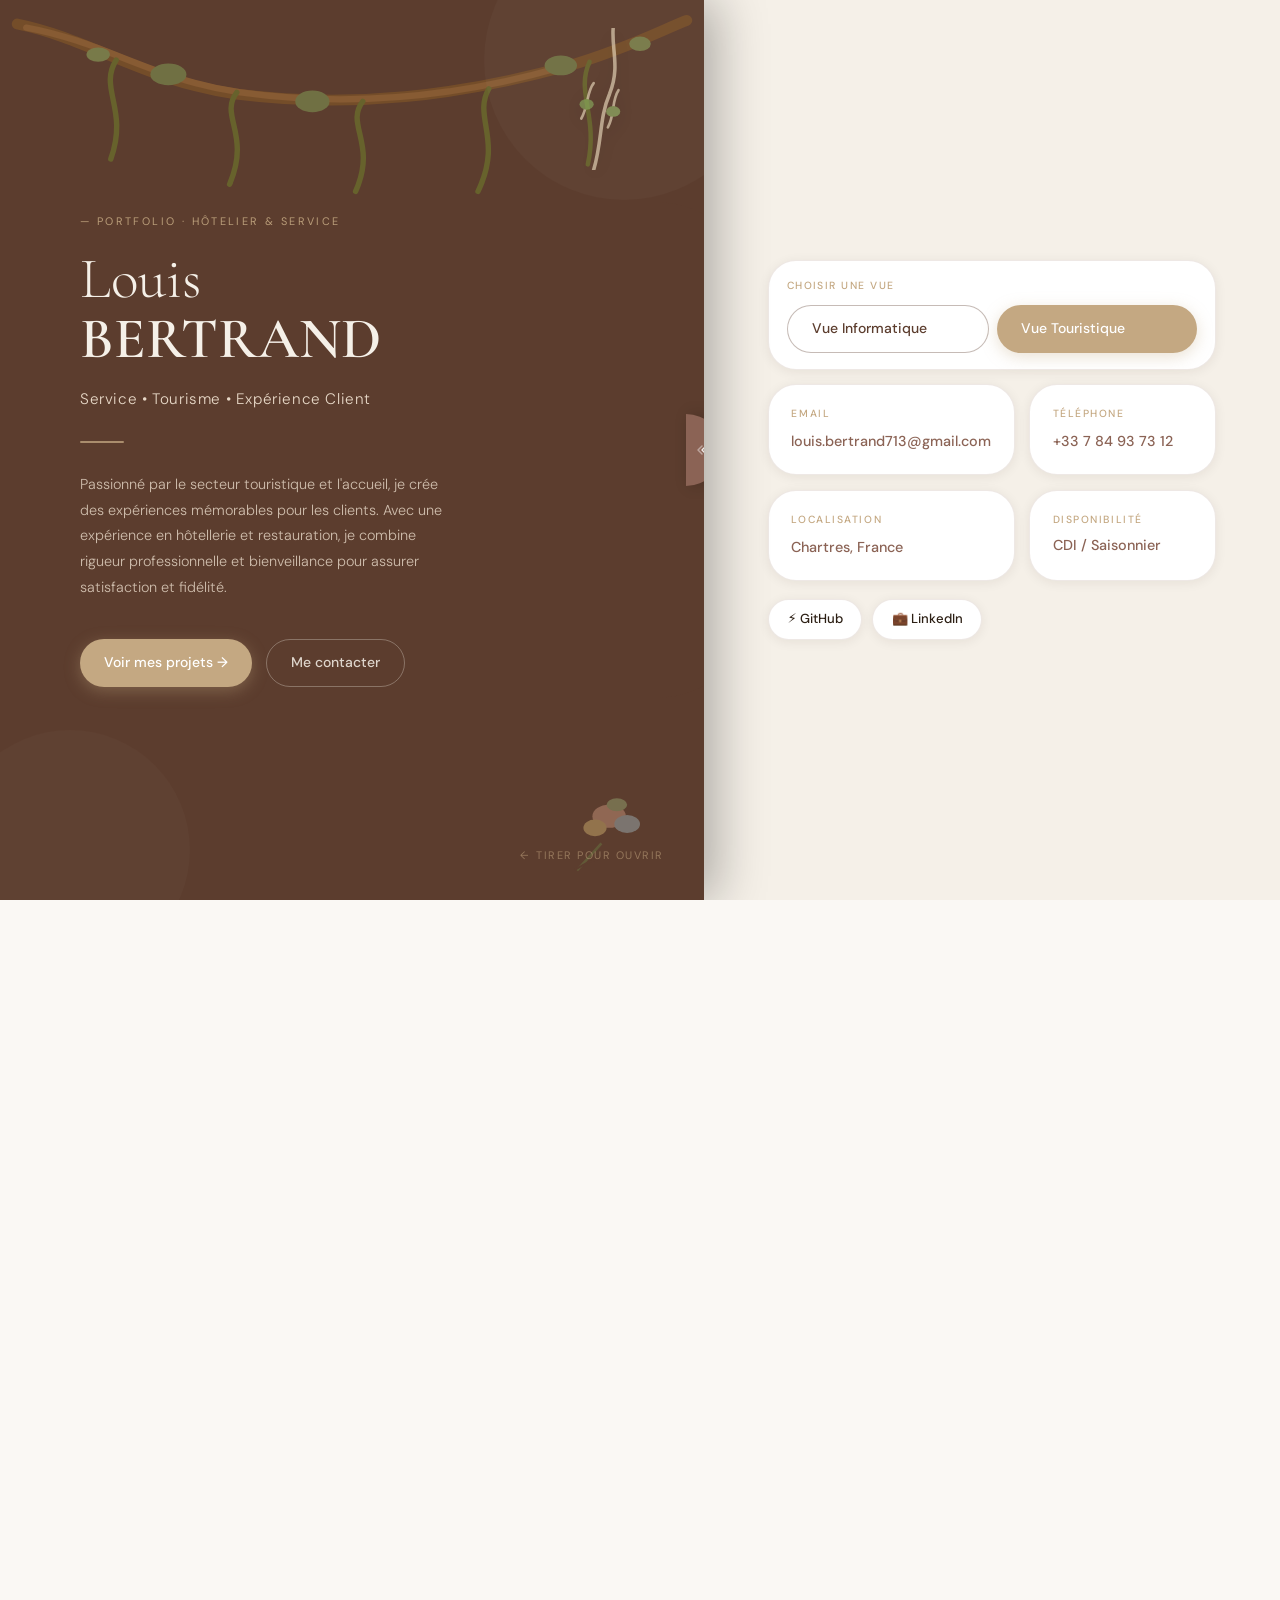
==== commit 1626beee: "ajout global 2 portfolio" ====
--- a/html/index-tourisme.html
+++ b/html/index-tourisme.html
@@ -353,7 +353,8 @@
         width: 124px;
         height: 150px;
         opacity: 0.72;
-        background: url('data:image/svg+xml,<svg xmlns="http://www.w3.org/2000/svg" viewBox="0 0 140 160"><path d="M86,0 C84,24 94,44 82,74 C70,102 74,126 64,160" stroke="%23e8d7bb" stroke-width="4" fill="none" stroke-linecap="round"/><path d="M64,62 C56,72 58,88 50,102" stroke="%23e8d7bb" stroke-width="3" fill="none" stroke-linecap="round"/><path d="M92,70 C84,82 88,98 80,112" stroke="%23e8d7bb" stroke-width="3" fill="none" stroke-linecap="round"/><ellipse cx="56" cy="86" rx="8" ry="6" fill="%2387a85c"/><ellipse cx="86" cy="94" rx="8" ry="6" fill="%2393b468"/></svg>') center top / contain no-repeat;
+        background: url('data:image/svg+xml,<svg xmlns="http://www.w3.org/2000/svg" viewBox="0 0 140 160"><path d="M86,0 C84,24 94,44 82,74 C70,102 74,126 64,160" stroke="%23e8d7bb" stroke-width="4" fill="none" stroke-linecap="round"/><path d="M64,62 C56,72 58,88 50,102" stroke="%23e8d7bb" stroke-width="3" fill="none" stroke-linecap="round"/><path d="M92,70 C84,82 88,98 80,112" stroke="%23e8d7bb" stroke-width="3" fill="none" stroke-linecap="round"/><ellipse cx="56" cy="86" rx="8" ry="6" fill="%2387a85c"/><ellipse cx="86" cy="94" rx="8" ry="6" fill="%2393b468"/></svg>')
+          center top / contain no-repeat;
         filter: drop-shadow(0 5px 10px rgba(0, 0, 0, 0.18));
       }
       .deco-liane-garland {
@@ -1374,7 +1375,8 @@
         border-top: 1px solid var(--border);
       }
       [data-theme="dark"] .deco-lianes-intro::after {
-        filter: drop-shadow(0 8px 14px rgba(0, 0, 0, 0.45)) brightness(1.08) saturate(1.04);
+        filter: drop-shadow(0 8px 14px rgba(0, 0, 0, 0.45)) brightness(1.08)
+          saturate(1.04);
       }
     </style>
   </head>
@@ -1481,7 +1483,9 @@
     <nav id="navbar">
       <a href="#" class="nav-logo">Louis BERTRAND</a>
       <div class="nav-view-menu">
-        <button type="button" class="nav-view-toggle">Portfolio Tourisme</button>
+        <button type="button" class="nav-view-toggle">
+          Portfolio Tourisme
+        </button>
         <div class="nav-view-dropdown">
           <a href="index.html">Portfolio Informatique</a>
           <a href="index-tourisme.html" class="is-active">Portfolio Tourisme</a>
